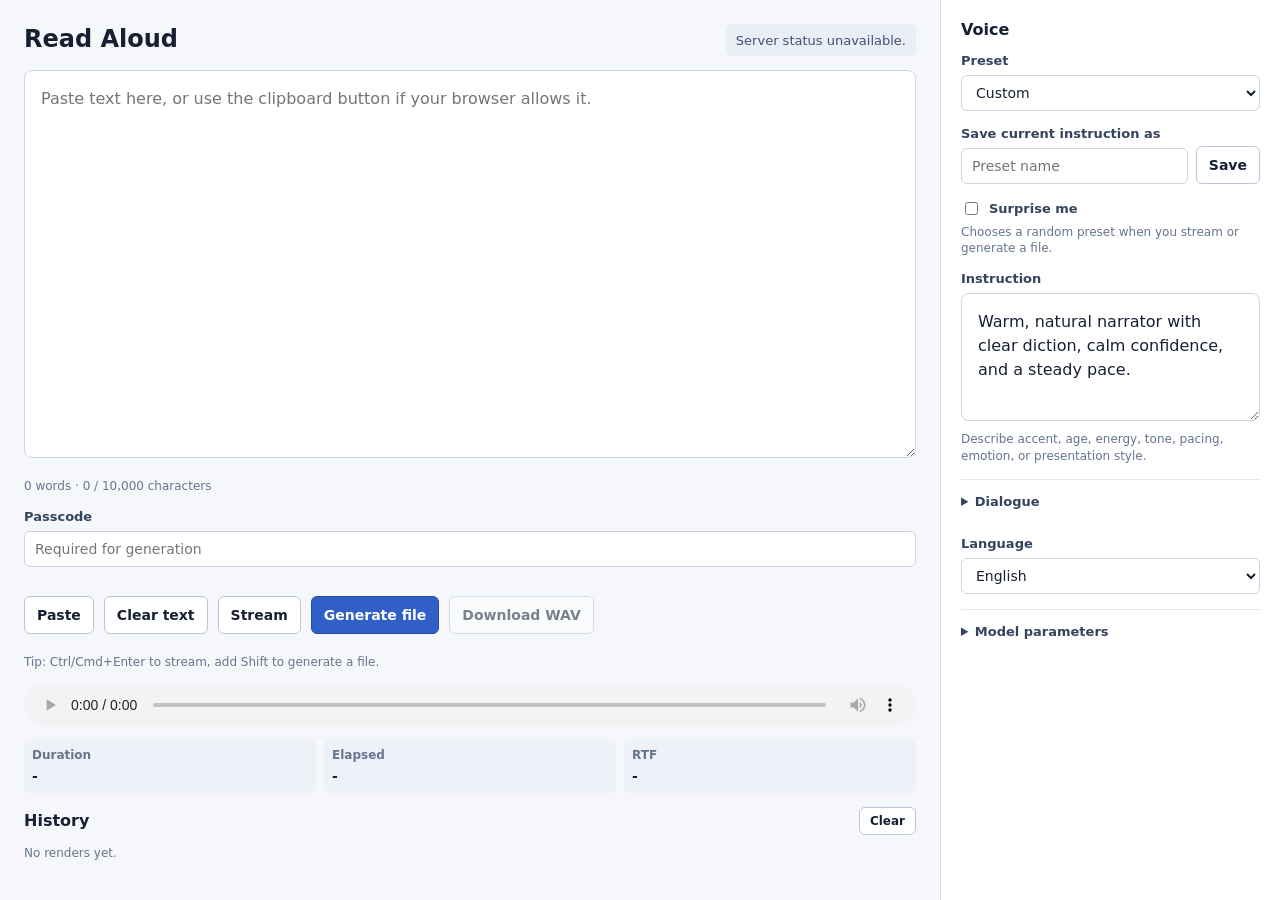
==== examples/read_aloud.html @ e3a754dc "Add read-aloud example web app FastAPI server (streaming + WAV render) with a browser UI for voice-d" ====
<!doctype html>
<html lang="en">
<head>
  <meta charset="utf-8">
  <meta name="viewport" content="width=device-width, initial-scale=1">
  <title>Read Aloud</title>
  <style>
    * { box-sizing: border-box; }
    html, body { margin: 0; min-height: 100%; }
    body {
      font-family: Inter, ui-sans-serif, system-ui, -apple-system, BlinkMacSystemFont, "Segoe UI", sans-serif;
      background: #f5f7fb;
      color: #172033;
    }
    main {
      min-height: 100vh;
      display: grid;
      grid-template-columns: minmax(0, 1fr) 340px;
      gap: 0;
    }
    .workspace {
      padding: 24px;
      display: flex;
      flex-direction: column;
      gap: 14px;
    }
    .topbar {
      display: flex;
      align-items: center;
      justify-content: space-between;
      gap: 12px;
    }
    h1 {
      margin: 0;
      font-size: 24px;
      line-height: 1.15;
      font-weight: 720;
      letter-spacing: 0;
    }
    .status {
      min-height: 32px;
      padding: 6px 10px;
      border-radius: 6px;
      background: #e9eef7;
      color: #40516e;
      font-size: 13px;
      display: inline-flex;
      align-items: center;
      white-space: nowrap;
    }
    textarea {
      width: 100%;
      min-height: 42vh;
      flex: 1;
      border: 1px solid #cbd5e1;
      border-radius: 8px;
      background: #fff;
      color: #172033;
      padding: 16px;
      resize: vertical;
      font: 16px/1.5 ui-sans-serif, system-ui, sans-serif;
      outline: none;
    }
    textarea:focus { border-color: #4f75d6; box-shadow: 0 0 0 3px rgba(79, 117, 214, 0.16); }
    .actions {
      display: flex;
      align-items: center;
      gap: 10px;
      flex-wrap: wrap;
    }
    button, a.button {
      border: 1px solid #bac6d8;
      background: #fff;
      color: #172033;
      border-radius: 6px;
      padding: 9px 12px;
      min-height: 38px;
      font: 650 14px/1 ui-sans-serif, system-ui, sans-serif;
      cursor: pointer;
      text-decoration: none;
      display: inline-flex;
      align-items: center;
      gap: 8px;
    }
    button.primary {
      border-color: #274ea8;
      background: #2f5fc7;
      color: #fff;
    }
    button:disabled, a.disabled {
      opacity: 0.55;
      cursor: not-allowed;
      pointer-events: none;
    }
    audio {
      width: 100%;
      height: 42px;
      display: block;
    }
    aside {
      border-left: 1px solid #d8e0ec;
      background: #ffffff;
      padding: 20px;
      overflow: auto;
    }
    h2 {
      margin: 0 0 14px;
      font-size: 16px;
      font-weight: 720;
    }
    .field { margin-bottom: 15px; }
    details.field {
      border-top: 1px solid #e2e8f0;
      padding-top: 14px;
    }
    summary {
      cursor: pointer;
      color: #34445f;
      font-size: 13px;
      font-weight: 700;
      list-style-position: inside;
      margin-bottom: 12px;
    }
    label {
      display: flex;
      justify-content: space-between;
      gap: 12px;
      margin-bottom: 7px;
      color: #34445f;
      font-size: 13px;
      font-weight: 650;
    }
    input, select {
      width: 100%;
      border: 1px solid #cbd5e1;
      border-radius: 6px;
      padding: 8px 10px;
      min-height: 36px;
      background: #fff;
      color: #172033;
      font: 14px ui-sans-serif, system-ui, sans-serif;
    }
    input[type="range"] { padding: 0; min-height: 26px; }
    input[type="checkbox"] { width: auto; min-height: 0; }
    label.check {
      justify-content: flex-start;
      align-items: center;
      gap: 8px;
      margin-bottom: 0;
    }
    .hint { margin-top: 6px; color: #66758d; font-size: 12px; line-height: 1.35; }
    .hint.warn { color: #b3261e; font-weight: 650; }
    .history-item {
      border: 1px solid #e2e8f0;
      border-radius: 6px;
      padding: 8px 10px;
      margin-bottom: 8px;
      cursor: pointer;
    }
    .history-item:hover { border-color: #4f75d6; }
    .history-item .title {
      font-size: 13px;
      font-weight: 650;
      color: #172033;
      margin-bottom: 2px;
    }
    .history-item .meta { font-size: 12px; color: #66758d; }
    .section-row {
      display: flex;
      align-items: center;
      justify-content: space-between;
      margin-bottom: 10px;
    }
    .section-row h2 { margin: 0; }
    button.small {
      min-height: 28px;
      padding: 4px 10px;
      font-size: 12px;
    }
    .metrics {
      display: grid;
      grid-template-columns: repeat(3, minmax(0, 1fr));
      gap: 8px;
    }
    .metric {
      background: #eef2f8;
      border-radius: 6px;
      padding: 8px;
      min-width: 0;
    }
    .metric strong {
      display: block;
      font-size: 12px;
      color: #66758d;
      margin-bottom: 4px;
    }
    .metric span { font-size: 14px; font-weight: 700; }
    @media (max-width: 820px) {
      main { grid-template-columns: 1fr; }
      aside { border-left: 0; border-top: 1px solid #d8e0ec; }
      .workspace { padding: 16px; }
      .topbar { align-items: flex-start; flex-direction: column; }
      .status { white-space: normal; }
      textarea { min-height: 36vh; }
    }
  </style>
</head>
<body>
  <main>
    <section class="workspace">
      <div class="topbar">
        <h1>Read Aloud</h1>
        <div id="status" class="status">Connecting...</div>
      </div>

      <textarea id="text" placeholder="Paste text here, or use the clipboard button if your browser allows it."></textarea>
      <div id="textCounter" class="hint">0 words · 0 / 10,000 characters</div>

      <div class="field">
        <label for="passcode">Passcode</label>
        <input id="passcode" type="password" autocomplete="current-password" placeholder="Required for generation">
      </div>

      <div class="actions">
        <button id="paste">Paste</button>
        <button id="clear">Clear text</button>
        <button id="stream">Stream</button>
        <button id="render" class="primary">Generate file</button>
        <a id="download" class="button disabled" href="#" download>Download WAV</a>
      </div>
      <div class="hint">Tip: Ctrl/Cmd+Enter to stream, add Shift to generate a file.</div>

      <audio id="player" controls></audio>

      <div class="metrics">
        <div class="metric"><strong>Duration</strong><span id="duration">-</span></div>
        <div class="metric"><strong>Elapsed</strong><span id="elapsed">-</span></div>
        <div class="metric"><strong>RTF</strong><span id="rtf">-</span></div>
      </div>

      <div class="field">
        <div class="section-row">
          <h2>History</h2>
          <button id="clearHistory" class="small">Clear</button>
        </div>
        <div id="historyList" class="hint">No renders yet.</div>
      </div>
    </section>

    <aside>
      <h2>Voice</h2>

      <div class="field">
        <label for="preset">Preset</label>
        <select id="preset">
          <option value="">Custom</option>
        </select>
      </div>

      <div class="field" style="display: flex; gap: 8px; align-items: flex-end;">
        <div style="flex: 1;">
          <label for="presetName">Save current instruction as</label>
          <input id="presetName" type="text" placeholder="Preset name">
        </div>
        <button id="savePreset">Save</button>
      </div>
      <div class="field">
        <button id="deletePreset" class="small" style="display: none;">Delete this preset</button>
      </div>

      <div class="field">
        <label class="check" for="surprise">
          <input id="surprise" type="checkbox">
          Surprise me
        </label>
        <div class="hint">Chooses a random preset when you stream or generate a file.</div>
      </div>

      <div class="field">
        <label for="instruction">Instruction</label>
        <textarea id="instruction" style="min-height: 128px;">Warm, natural narrator with clear diction, calm confidence, and a steady pace.</textarea>
        <div class="hint">Describe accent, age, energy, tone, pacing, emotion, or presentation style.</div>
      </div>

      <details class="field">
        <summary>Dialogue</summary>

        <div class="field">
          <label class="check" for="dialogueMode">
            <input id="dialogueMode" type="checkbox">
            Render speaker labels as separate voices
          </label>
        </div>

        <div class="field">
          <label for="speakerA">Speaker A</label>
          <textarea id="speakerA" style="min-height: 88px;">Adult male speaker with a calm, grounded tone and clear diction.</textarea>
        </div>

        <div class="field">
          <label for="speakerB">Speaker B</label>
          <textarea id="speakerB" style="min-height: 88px;">Adult female speaker with a bright, conversational tone and clear diction.</textarea>
        </div>
      </details>

      <div class="field">
        <label for="language">Language</label>
        <select id="language">
          <option>English</option>
          <option>Chinese</option>
          <option>French</option>
          <option>German</option>
          <option>Spanish</option>
          <option>Italian</option>
          <option>Portuguese</option>
          <option>Japanese</option>
          <option>Korean</option>
          <option>Auto</option>
        </select>
      </div>

      <details class="field">
        <summary>Model parameters</summary>

        <div class="field">
          <label for="temperature">Temperature <span id="temperatureValue">0.90</span></label>
          <input id="temperature" type="range" min="0.1" max="2" value="0.9" step="0.05">
        </div>

        <div class="field">
          <label for="topP">Top-p <span id="topPValue">1.00</span></label>
          <input id="topP" type="range" min="0.05" max="1" value="1" step="0.05">
        </div>

        <div class="field">
          <label for="topK">Top-k <span id="topKValue">50</span></label>
          <input id="topK" type="range" min="1" max="200" value="50" step="1">
        </div>

        <div class="field">
          <label for="repetition">Repetition penalty <span id="repetitionValue">1.05</span></label>
          <input id="repetition" type="range" min="0.8" max="2" value="1.05" step="0.01">
        </div>

        <div class="field">
          <label for="maxTokens">Max audio tokens <span id="maxTokensValue">8192</span></label>
          <input id="maxTokens" type="range" min="512" max="8192" value="8192" step="512">
        </div>

        <div class="field">
          <label for="seed">Seed</label>
          <input id="seed" type="number" min="0" max="2147483647" placeholder="Random">
        </div>
      </details>
    </aside>
  </main>

  <script>
    const $ = (id) => document.getElementById(id);
    const status = $("status");
    const player = $("player");
    const download = $("download");
    const presets = [
      ["Blank", ""],
      ["Warm narrator", "Warm, natural narrator with clear diction, calm confidence, and a steady pace."],
      ["Deep male", "Adult male narrator with a lower pitch, resonant tone, calm confidence, and clear diction."],
      ["Bright female", "Adult female narrator with a bright tone, friendly energy, clear diction, and a natural conversational pace."],
      ["News anchor", "Professional broadcast news anchor, neutral accent, crisp articulation, steady pacing, and composed delivery."],
      ["Audiobook", "Expressive audiobook narrator with gentle character nuance, warm tone, measured pacing, and clear emotional phrasing."],
      ["Podcast host", "Conversational podcast host, relaxed and engaging, medium pace, natural pauses, and friendly confidence."],
      ["Calm bedtime", "Soft calming bedtime storyteller, low energy, slower pace, gentle warmth, and smooth phrasing."],
      ["Executive", "Polished executive presenter, confident tone, precise diction, medium-low pitch, and concise professional delivery."],
      ["Energetic promo", "Energetic promotional voice, upbeat delivery, bright tone, strong emphasis, and lively pacing."],
      ["Documentary", "Serious documentary narrator, thoughtful tone, controlled pacing, subtle gravity, and clear articulation."],
      ["Androgynous", "Androgynous adult voice with neutral pitch, balanced warmth, precise diction, and calm professional delivery."],
    ];

    const CUSTOM_PRESET_KEY = "readAloudCustomPresets";
    function loadCustomPresets() {
      try {
        return JSON.parse(localStorage.getItem(CUSTOM_PRESET_KEY) || "[]");
      } catch {
        return [];
      }
    }
    function saveCustomPresets(list) {
      localStorage.setItem(CUSTOM_PRESET_KEY, JSON.stringify(list));
    }
    let customPresets = loadCustomPresets();

    const presetSelect = $("preset");

    function renderPresetOptions() {
      presetSelect.innerHTML = "";
      const blank = document.createElement("option");
      blank.value = "";
      blank.textContent = "Custom";
      presetSelect.appendChild(blank);

      presets.forEach(([label], index) => {
        const option = document.createElement("option");
        option.value = "b" + index;
        option.textContent = label;
        presetSelect.appendChild(option);
      });

      if (customPresets.length) {
        const group = document.createElement("optgroup");
        group.label = "My presets";
        customPresets.forEach((preset, index) => {
          const option = document.createElement("option");
          option.value = "c" + index;
          option.textContent = preset.label;
          group.appendChild(option);
        });
        presetSelect.appendChild(group);
      }
    }
    renderPresetOptions();

    function updateDeleteButton() {
      const deleteBtn = $("deletePreset");
      if (presetSelect.value.startsWith("c")) {
        deleteBtn.style.display = "";
        deleteBtn.dataset.index = presetSelect.value.slice(1);
      } else {
        deleteBtn.style.display = "none";
      }
    }

    presetSelect.addEventListener("change", () => {
      const value = presetSelect.value;
      if (value.startsWith("b")) {
        const [, instruction] = presets[Number(value.slice(1))];
        $("instruction").value = instruction;
      } else if (value.startsWith("c")) {
        const preset = customPresets[Number(value.slice(1))];
        if (preset) $("instruction").value = preset.instruction;
      }
      updateDeleteButton();
    });
    $("instruction").addEventListener("input", () => {
      presetSelect.value = "";
      updateDeleteButton();
    });

    $("savePreset").addEventListener("click", () => {
      const name = $("presetName").value.trim();
      const instruction = $("instruction").value.trim();
      if (!name || !instruction) {
        status.textContent = "Enter a preset name and instruction first.";
        return;
      }
      const existingIndex = customPresets.findIndex((preset) => preset.label === name);
      const preset = { label: name, instruction };
      if (existingIndex >= 0) customPresets[existingIndex] = preset;
      else customPresets.push(preset);
      saveCustomPresets(customPresets);
      renderPresetOptions();
      presetSelect.value = "c" + (existingIndex >= 0 ? existingIndex : customPresets.length - 1);
      $("presetName").value = "";
      updateDeleteButton();
      status.textContent = `Saved preset "${name}".`;
    });

    $("deletePreset").addEventListener("click", () => {
      const index = Number($("deletePreset").dataset.index);
      const [removed] = customPresets.splice(index, 1);
      saveCustomPresets(customPresets);
      renderPresetOptions();
      presetSelect.value = "";
      updateDeleteButton();
      status.textContent = removed ? `Deleted preset "${removed.label}".` : "Preset deleted.";
    });

    function pickRandomPreset() {
      const index = Math.floor(Math.random() * presets.length);
      const [label, instruction] = presets[index];
      presetSelect.value = "b" + index;
      $("instruction").value = instruction;
      status.textContent = `Preset: ${label}`;
      updateDeleteButton();
      return instruction;
    }

    const sliders = [
      ["temperature", "temperatureValue", 2],
      ["topP", "topPValue", 2],
      ["topK", "topKValue", 0],
      ["repetition", "repetitionValue", 2],
      ["maxTokens", "maxTokensValue", 0],
    ];
    for (const [inputId, outputId, digits] of sliders) {
      const input = $(inputId);
      const output = $(outputId);
      input.addEventListener("input", () => {
        const value = Number(input.value);
        output.textContent = digits ? value.toFixed(digits) : String(value);
      });
    }

    const TEXT_LIMIT = 10000;
    function updateCounter() {
      const text = $("text").value;
      const chars = text.length;
      const words = text.trim() ? text.trim().split(/\s+/).length : 0;
      const counter = $("textCounter");
      counter.textContent = `${words} word${words === 1 ? "" : "s"} · ${chars.toLocaleString()} / ${TEXT_LIMIT.toLocaleString()} characters`;
      counter.classList.toggle("warn", chars > TEXT_LIMIT * 0.9);
    }
    $("text").addEventListener("input", updateCounter);
    updateCounter();

    const HISTORY_KEY = "readAloudHistory";
    const HISTORY_LIMIT = 8;
    function loadHistory() {
      try {
        return JSON.parse(localStorage.getItem(HISTORY_KEY) || "[]");
      } catch {
        return [];
      }
    }
    function saveHistory(list) {
      localStorage.setItem(HISTORY_KEY, JSON.stringify(list));
    }
    let history = loadHistory();

    function truncate(text, max) {
      const trimmed = text.trim().replace(/\s+/g, " ");
      return trimmed.length > max ? trimmed.slice(0, max - 1) + "…" : trimmed;
    }

    function renderHistory() {
      const list = $("historyList");
      if (!history.length) {
        list.textContent = "No renders yet.";
        return;
      }
      list.innerHTML = "";
      history.forEach((entry) => {
        const item = document.createElement("div");
        item.className = "history-item";
        const title = document.createElement("div");
        title.className = "title";
        title.textContent = truncate(entry.text, 60) || "(empty)";
        const meta = document.createElement("div");
        meta.className = "meta";
        meta.textContent = `${entry.duration_s.toFixed(1)}s audio · RTF ${entry.rtf.toFixed(2)} · ${new Date(entry.timestamp).toLocaleTimeString()}`;
        item.appendChild(title);
        item.appendChild(meta);
        item.addEventListener("click", () => {
          $("text").value = entry.text;
          $("instruction").value = entry.instruction;
          presetSelect.value = "";
          updateDeleteButton();
          updateCounter();
          player.src = entry.url;
          download.href = entry.url;
          download.classList.remove("disabled");
          $("duration").textContent = `${entry.duration_s.toFixed(2)}s`;
          $("elapsed").textContent = `${entry.elapsed_s.toFixed(2)}s`;
          $("rtf").textContent = entry.rtf.toFixed(2);
          status.textContent = "Loaded from history.";
        });
        list.appendChild(item);
      });
    }
    renderHistory();

    function addToHistory(entry) {
      history.unshift(entry);
      history = history.slice(0, HISTORY_LIMIT);
      saveHistory(history);
      renderHistory();
    }

    $("clearHistory").addEventListener("click", () => {
      history = [];
      saveHistory(history);
      renderHistory();
      status.textContent = "History cleared.";
    });

    document.addEventListener("keydown", (event) => {
      const isModEnter = (event.ctrlKey || event.metaKey) && event.key === "Enter";
      if (!isModEnter) return;
      const active = document.activeElement;
      const inField = active && active.tagName === "TEXTAREA";
      if (!inField) return;
      event.preventDefault();
      if (event.shiftKey) $("render").click();
      else $("stream").click();
    });

    function authHeaders() {
      const passcode = $("passcode").value;
      return {
        "Content-Type": "application/json",
        "X-Read-Aloud-Passcode": passcode,
      };
    }

    function payload() {
      if ($("surprise").checked) {
        pickRandomPreset();
      }
      const seedValue = $("seed").value.trim();
      return {
        text: $("text").value.trim(),
        instruction: $("instruction").value.trim(),
        dialogue_mode: $("dialogueMode").checked,
        speaker_a_instruction: $("speakerA").value.trim(),
        speaker_b_instruction: $("speakerB").value.trim(),
        language: $("language").value,
        temperature: Number($("temperature").value),
        top_p: Number($("topP").value),
        top_k: Number($("topK").value),
        repetition_penalty: Number($("repetition").value),
        max_new_tokens: Number($("maxTokens").value),
        seed: seedValue ? Number(seedValue) : null,
      };
    }

    function errorMessage(data, fallback) {
      if (!data) return fallback;
      if (typeof data.detail === "string") return data.detail;
      if (Array.isArray(data.detail)) {
        return data.detail.map((item) => {
          const field = Array.isArray(item.loc) ? item.loc.filter((part) => part !== "body").join(".") : "";
          const message = item.msg || JSON.stringify(item);
          return field ? field + ": " + message : message;
        }).join("; ");
      }
      if (data.detail) return JSON.stringify(data.detail);
      if (typeof data === "string") return data;
      return fallback;
    }

    let workingTimer = null;
    let workingStarted = 0;
    let workingLabel = "";

    function formatElapsed(ms) {
      const total = Math.floor(ms / 1000);
      const minutes = Math.floor(total / 60);
      const seconds = String(total % 60).padStart(2, "0");
      return minutes + ":" + seconds;
    }

    function updateWorkingStatus() {
      status.textContent = workingLabel + " " + formatElapsed(Date.now() - workingStarted) + " elapsed";
    }

    function startWorking(label, disableControls = true) {
      if (workingTimer) clearInterval(workingTimer);
      workingLabel = label;
      workingStarted = Date.now();
      $("stream").disabled = disableControls;
      $("render").disabled = disableControls;
      updateWorkingStatus();
      workingTimer = setInterval(updateWorkingStatus, 1000);
    }

    function stopWorking(label) {
      if (workingTimer) clearInterval(workingTimer);
      workingTimer = null;
      $("stream").disabled = false;
      $("render").disabled = false;
      status.textContent = label;
    }

    function setBusy(isBusy, label) {
      if (isBusy) startWorking(label);
      else stopWorking(label);
    }

    $("clear").addEventListener("click", () => {
      $("text").value = "";
      player.removeAttribute("src");
      player.load();
      download.href = "#";
      download.classList.add("disabled");
      $("duration").textContent = "-";
      $("elapsed").textContent = "-";
      $("rtf").textContent = "-";
      status.textContent = "Text cleared.";
      updateCounter();
    });

    $("paste").addEventListener("click", async () => {
      if (!navigator.clipboard?.readText) {
        status.textContent = "Clipboard read is not available in this browser context.";
        return;
      }
      try {
        const text = await navigator.clipboard.readText();
        if (text) $("text").value = text;
        status.textContent = text ? "Pasted from clipboard." : "Clipboard was empty.";
        updateCounter();
      } catch (error) {
        status.textContent = "Clipboard permission was denied.";
      }
    });

    $("stream").addEventListener("click", async () => {
      const body = payload();
      if (!body.text) {
        status.textContent = "Enter text first.";
        return;
      }
      startWorking("Starting stream...");
      download.classList.add("disabled");
      try {
        const response = await fetch("/api/speak/stream-url", {
          method: "POST",
          headers: authHeaders(),
          body: JSON.stringify(body),
        });
        const data = await response.json();
        if (!response.ok) throw new Error(errorMessage(data, "Stream failed"));
        player.src = data.url + "?cacheBust=" + Date.now();
        await player.play().catch(() => {});
        stopWorking("Streaming.");
      } catch (error) {
        stopWorking(`Stream failed: ${error.message}`);
      }
    });

    $("render").addEventListener("click", async () => {
      const body = payload();
      if (!body.text) {
        status.textContent = "Enter text first.";
        return;
      }
      setBusy(true, "Rendering WAV...");
      try {
        const response = await fetch("/api/speak", {
          method: "POST",
          headers: authHeaders(),
          body: JSON.stringify(body),
        });
        const data = await response.json();
        if (!response.ok) throw new Error(errorMessage(data, "Render failed"));
        player.src = data.url;
        download.href = data.url;
        download.classList.remove("disabled");
        $("duration").textContent = `${data.duration_s.toFixed(2)}s`;
        $("elapsed").textContent = `${data.elapsed_s.toFixed(2)}s`;
        $("rtf").textContent = data.rtf.toFixed(2);
        status.textContent = "WAV rendered.";
        addToHistory({
          text: body.text,
          instruction: body.instruction,
          url: data.url,
          duration_s: data.duration_s,
          elapsed_s: data.elapsed_s,
          rtf: data.rtf,
          timestamp: Date.now(),
        });
      } catch (error) {
        status.textContent = `Render failed: ${error.message}`;
      } finally {
        setBusy(false, status.textContent);
      }
    });

    fetch("/api/status")
      .then((response) => response.json())
      .then((data) => {
        status.textContent = `${data.backend} / ${data.model.split("/").pop()}`;
      })
      .catch(() => {
        status.textContent = "Server status unavailable.";
      });
  </script>
</body>
</html>
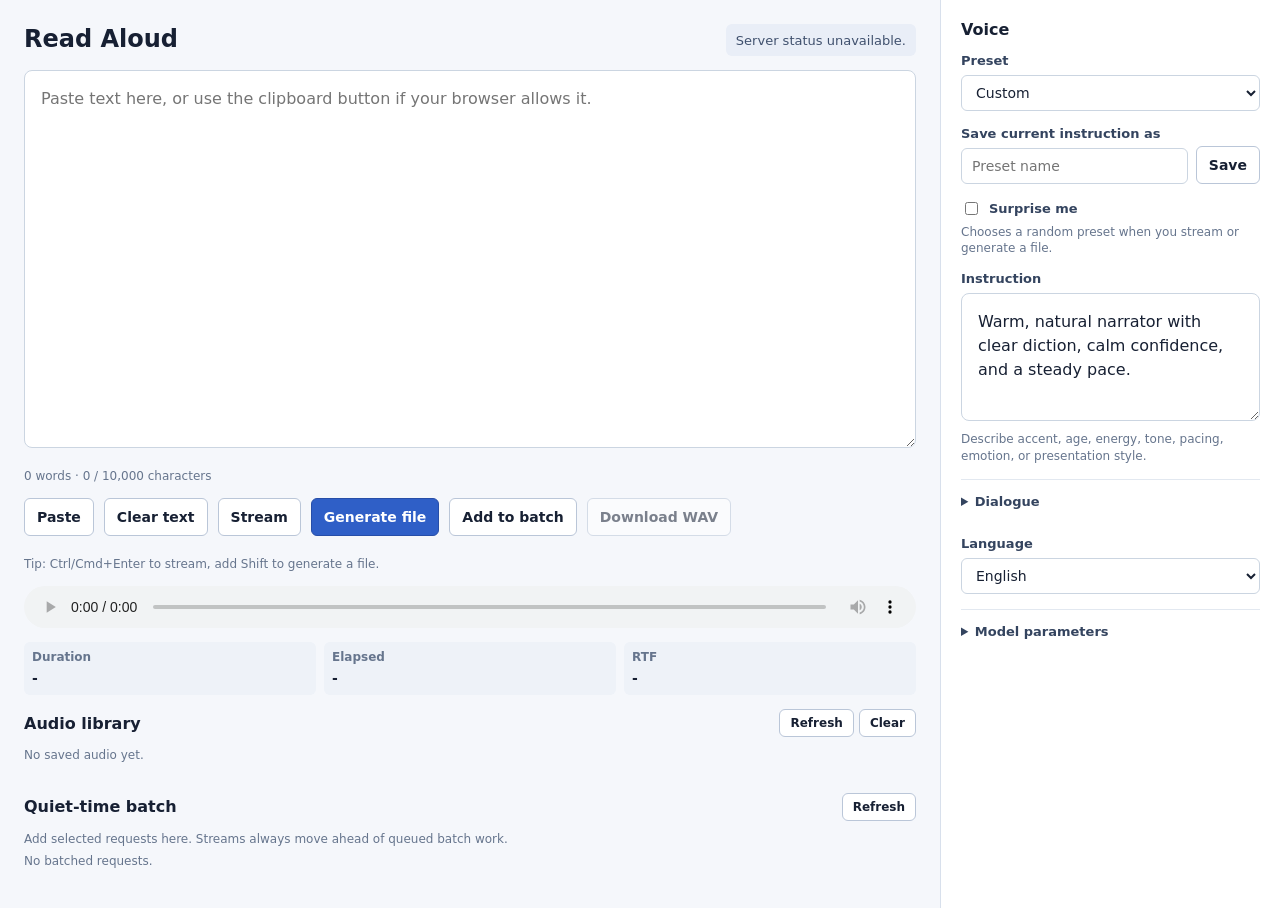
==== commit 11697b77: "Add password-free TTS comparison services" ====
--- a/examples/read_aloud.html
+++ b/examples/read_aloud.html
@@ -216,16 +216,12 @@
       <textarea id="text" placeholder="Paste text here, or use the clipboard button if your browser allows it."></textarea>
       <div id="textCounter" class="hint">0 words · 0 / 10,000 characters</div>
 
-      <div class="field">
-        <label for="passcode">Passcode</label>
-        <input id="passcode" type="password" autocomplete="current-password" placeholder="Required for generation">
-      </div>
-
       <div class="actions">
         <button id="paste">Paste</button>
         <button id="clear">Clear text</button>
         <button id="stream">Stream</button>
         <button id="render" class="primary">Generate file</button>
+        <button id="batch">Add to batch</button>
         <a id="download" class="button disabled" href="#" download>Download WAV</a>
       </div>
       <div class="hint">Tip: Ctrl/Cmd+Enter to stream, add Shift to generate a file.</div>
@@ -240,10 +236,22 @@
 
       <div class="field">
         <div class="section-row">
-          <h2>History</h2>
-          <button id="clearHistory" class="small">Clear</button>
-        </div>
-        <div id="historyList" class="hint">No renders yet.</div>
+          <h2>Audio library</h2>
+          <div>
+            <button id="refreshHistory" class="small">Refresh</button>
+            <button id="clearHistory" class="small">Clear</button>
+          </div>
+        </div>
+        <div id="historyList" class="hint">No saved audio yet.</div>
+      </div>
+
+      <div class="field">
+        <div class="section-row">
+          <h2>Quiet-time batch</h2>
+          <button id="refreshBatch" class="small">Refresh</button>
+        </div>
+        <div class="hint">Add selected requests here. Streams always move ahead of queued batch work.</div>
+        <div id="batchList" class="hint">No batched requests.</div>
       </div>
     </section>
 
@@ -360,6 +368,66 @@
     const status = $("status");
     const player = $("player");
     const download = $("download");
+    let streamAudioContext = null;
+    let streamNextStart = 0;
+
+    async function stopStreamAudio() {
+      const context = streamAudioContext;
+      streamAudioContext = null;
+      streamNextStart = 0;
+      if (context && context.state !== "closed") {
+        await context.close().catch(() => {});
+      }
+    }
+
+    function schedulePcm16(context, bytes, sampleRate) {
+      const samples = new Float32Array(bytes.length / 2);
+      const view = new DataView(bytes.buffer, bytes.byteOffset, bytes.byteLength);
+      for (let index = 0; index < samples.length; index += 1) {
+        samples[index] = view.getInt16(index * 2, true) / 32768;
+      }
+      const buffer = context.createBuffer(1, samples.length, sampleRate);
+      buffer.copyToChannel(samples, 0);
+      const source = context.createBufferSource();
+      source.buffer = buffer;
+      source.connect(context.destination);
+      streamNextStart = Math.max(streamNextStart, context.currentTime + 0.04);
+      source.start(streamNextStart);
+      streamNextStart += buffer.duration;
+    }
+
+    async function playPcmStream(response, context) {
+      if (!response.body) throw new Error("Streaming responses are not supported by this browser.");
+      const reader = response.body.getReader();
+      let pending = new Uint8Array(0);
+      let headerRead = false;
+      let sampleRate = 24000;
+
+      while (true) {
+        const { value, done } = await reader.read();
+        if (done) break;
+        if (!value?.length) continue;
+
+        const combined = new Uint8Array(pending.length + value.length);
+        combined.set(pending);
+        combined.set(value, pending.length);
+        let audio = combined;
+
+        if (!headerRead) {
+          if (combined.length < 44) {
+            pending = combined;
+            continue;
+          }
+          sampleRate = new DataView(combined.buffer, combined.byteOffset, 44).getUint32(24, true) || 24000;
+          headerRead = true;
+          audio = combined.slice(44);
+        }
+
+        const evenLength = audio.length - (audio.length % 2);
+        if (evenLength) schedulePcm16(context, audio.slice(0, evenLength), sampleRate);
+        pending = audio.slice(evenLength);
+      }
+    }
     const presets = [
       ["Blank", ""],
       ["Warm narrator", "Warm, natural narrator with clear diction, calm confidence, and a steady pace."],
@@ -511,19 +579,13 @@
     $("text").addEventListener("input", updateCounter);
     updateCounter();
 
-    const HISTORY_KEY = "readAloudHistory";
-    const HISTORY_LIMIT = 8;
-    function loadHistory() {
-      try {
-        return JSON.parse(localStorage.getItem(HISTORY_KEY) || "[]");
-      } catch {
-        return [];
-      }
-    }
-    function saveHistory(list) {
-      localStorage.setItem(HISTORY_KEY, JSON.stringify(list));
-    }
-    let history = loadHistory();
+    let history = [];
+    async function refreshHistory() {
+      const response = await fetch("/api/history", { headers: authHeaders() });
+      if (!response.ok) return;
+      history = (await response.json()).items || [];
+      renderHistory();
+    }
 
     function truncate(text, max) {
       const trimmed = text.trim().replace(/\s+/g, " ");
@@ -533,7 +595,7 @@
     function renderHistory() {
       const list = $("historyList");
       if (!history.length) {
-        list.textContent = "No renders yet.";
+        list.textContent = "No saved audio yet.";
         return;
       }
       list.innerHTML = "";
@@ -542,15 +604,17 @@
         item.className = "history-item";
         const title = document.createElement("div");
         title.className = "title";
-        title.textContent = truncate(entry.text, 60) || "(empty)";
+        title.textContent = truncate(entry.text || "Prior generation", 60);
         const meta = document.createElement("div");
         meta.className = "meta";
-        meta.textContent = `${entry.duration_s.toFixed(1)}s audio · RTF ${entry.rtf.toFixed(2)} · ${new Date(entry.timestamp).toLocaleTimeString()}`;
+        const kind = entry.legacy ? "prior" : entry.streamed ? "stream" : "file";
+        const rtf = entry.rtf ? ` · RTF ${entry.rtf.toFixed(2)}` : "";
+        meta.textContent = `${kind} · ${entry.duration_s.toFixed(1)}s${rtf} · ${new Date(entry.timestamp).toLocaleString()}`;
         item.appendChild(title);
         item.appendChild(meta);
         item.addEventListener("click", () => {
-          $("text").value = entry.text;
-          $("instruction").value = entry.instruction;
+          $("text").value = entry.text || "";
+          $("instruction").value = entry.instruction || "";
           presetSelect.value = "";
           updateDeleteButton();
           updateCounter();
@@ -558,27 +622,20 @@
           download.href = entry.url;
           download.classList.remove("disabled");
           $("duration").textContent = `${entry.duration_s.toFixed(2)}s`;
-          $("elapsed").textContent = `${entry.elapsed_s.toFixed(2)}s`;
-          $("rtf").textContent = entry.rtf.toFixed(2);
-          status.textContent = "Loaded from history.";
+          $("elapsed").textContent = entry.elapsed_s ? `${entry.elapsed_s.toFixed(2)}s` : "-";
+          $("rtf").textContent = entry.rtf ? entry.rtf.toFixed(2) : "-";
+          status.textContent = "Loaded from audio library.";
         });
         list.appendChild(item);
       });
     }
     renderHistory();
 
-    function addToHistory(entry) {
-      history.unshift(entry);
-      history = history.slice(0, HISTORY_LIMIT);
-      saveHistory(history);
-      renderHistory();
-    }
-
-    $("clearHistory").addEventListener("click", () => {
-      history = [];
-      saveHistory(history);
-      renderHistory();
-      status.textContent = "History cleared.";
+    $("refreshHistory").addEventListener("click", refreshHistory);
+    $("clearHistory").addEventListener("click", async () => {
+      const response = await fetch("/api/history", { method: "DELETE", headers: authHeaders() });
+      if (!response.ok) { status.textContent = "Could not clear audio library."; return; }
+      history = []; renderHistory(); status.textContent = "Audio library cleared.";
     });
 
     document.addEventListener("keydown", (event) => {
@@ -593,10 +650,8 @@
     });
 
     function authHeaders() {
-      const passcode = $("passcode").value;
       return {
         "Content-Type": "application/json",
-        "X-Read-Aloud-Passcode": passcode,
       };
     }
 
@@ -621,6 +676,65 @@
       };
     }
 
+    let batchItems = [];
+    function renderBatch() {
+      const list = $("batchList");
+      if (!batchItems.length) {
+        list.textContent = "No batched requests.";
+        return;
+      }
+      list.innerHTML = "";
+      batchItems.forEach((job) => {
+        const item = document.createElement("div");
+        item.className = "history-item";
+        const title = document.createElement("div");
+        title.className = "title";
+        title.textContent = truncate(job.request.text, 60);
+        const meta = document.createElement("div");
+        meta.className = "meta";
+        meta.textContent = `${job.status} · batch ${job.batch_id.slice(0, 8)} · item ${job.position}`;
+        item.append(title, meta);
+        if (job.status === "queued") {
+          const remove = document.createElement("button");
+          remove.className = "small";
+          remove.textContent = "Remove";
+          remove.addEventListener("click", async (event) => {
+            event.stopPropagation();
+            await fetch(`/api/batch/${job.id}`, { method: "DELETE", headers: authHeaders() });
+            await refreshBatch();
+          });
+          item.appendChild(remove);
+        } else if (job.status === "completed" && job.result) {
+          item.addEventListener("click", () => {
+            player.src = job.result.url;
+            download.href = job.result.url;
+            download.classList.remove("disabled");
+          });
+        }
+        list.appendChild(item);
+      });
+    }
+
+    async function refreshBatch() {
+      const response = await fetch("/api/batch", { headers: authHeaders() });
+      if (!response.ok) return;
+      batchItems = (await response.json()).items || [];
+      renderBatch();
+    }
+
+    $("refreshBatch").addEventListener("click", refreshBatch);
+    $("batch").addEventListener("click", async () => {
+      const request = payload();
+      if (!request.text) { status.textContent = "Enter text first."; return; }
+      const response = await fetch("/api/batch", {
+        method: "POST", headers: authHeaders(), body: JSON.stringify({ items: [request] }),
+      });
+      const data = await response.json().catch(() => null);
+      if (!response.ok) { status.textContent = errorMessage(data, "Could not queue request"); return; }
+      status.textContent = "Added to quiet-time batch.";
+      await refreshBatch();
+    });
+
     function errorMessage(data, fallback) {
       if (!data) return fallback;
       if (typeof data.detail === "string") return data.detail;
@@ -675,6 +789,7 @@
     }
 
     $("clear").addEventListener("click", () => {
+      stopStreamAudio();
       $("text").value = "";
       player.removeAttribute("src");
       player.load();
@@ -711,17 +826,33 @@
       startWorking("Starting stream...");
       download.classList.add("disabled");
       try {
-        const response = await fetch("/api/speak/stream-url", {
+        await stopStreamAudio();
+        streamAudioContext = new (window.AudioContext || window.webkitAudioContext)();
+        await streamAudioContext.resume();
+        const context = streamAudioContext;
+        const response = await fetch("/api/speak/stream", {
           method: "POST",
           headers: authHeaders(),
           body: JSON.stringify(body),
         });
-        const data = await response.json();
-        if (!response.ok) throw new Error(errorMessage(data, "Stream failed"));
-        player.src = data.url + "?cacheBust=" + Date.now();
-        await player.play().catch(() => {});
-        stopWorking("Streaming.");
+        if (!response.ok) {
+          const data = await response.json().catch(() => null);
+          throw new Error(errorMessage(data, "Stream failed"));
+        }
+        stopWorking("Streaming audio...");
+        await playPcmStream(response, context);
+        await refreshHistory();
+        if (streamAudioContext === context) {
+          const remaining = Math.max(0, streamNextStart - context.currentTime);
+          status.textContent = remaining > 0 ? "Finishing playback..." : "Stream complete.";
+          if (remaining > 0) {
+            setTimeout(() => {
+              if (streamAudioContext === context) status.textContent = "Stream complete.";
+            }, remaining * 1000);
+          }
+        }
       } catch (error) {
+        await stopStreamAudio();
         stopWorking(`Stream failed: ${error.message}`);
       }
     });
@@ -734,6 +865,7 @@
       }
       setBusy(true, "Rendering WAV...");
       try {
+        await stopStreamAudio();
         const response = await fetch("/api/speak", {
           method: "POST",
           headers: authHeaders(),
@@ -748,15 +880,7 @@
         $("elapsed").textContent = `${data.elapsed_s.toFixed(2)}s`;
         $("rtf").textContent = data.rtf.toFixed(2);
         status.textContent = "WAV rendered.";
-        addToHistory({
-          text: body.text,
-          instruction: body.instruction,
-          url: data.url,
-          duration_s: data.duration_s,
-          elapsed_s: data.elapsed_s,
-          rtf: data.rtf,
-          timestamp: Date.now(),
-        });
+        await refreshHistory();
       } catch (error) {
         status.textContent = `Render failed: ${error.message}`;
       } finally {
